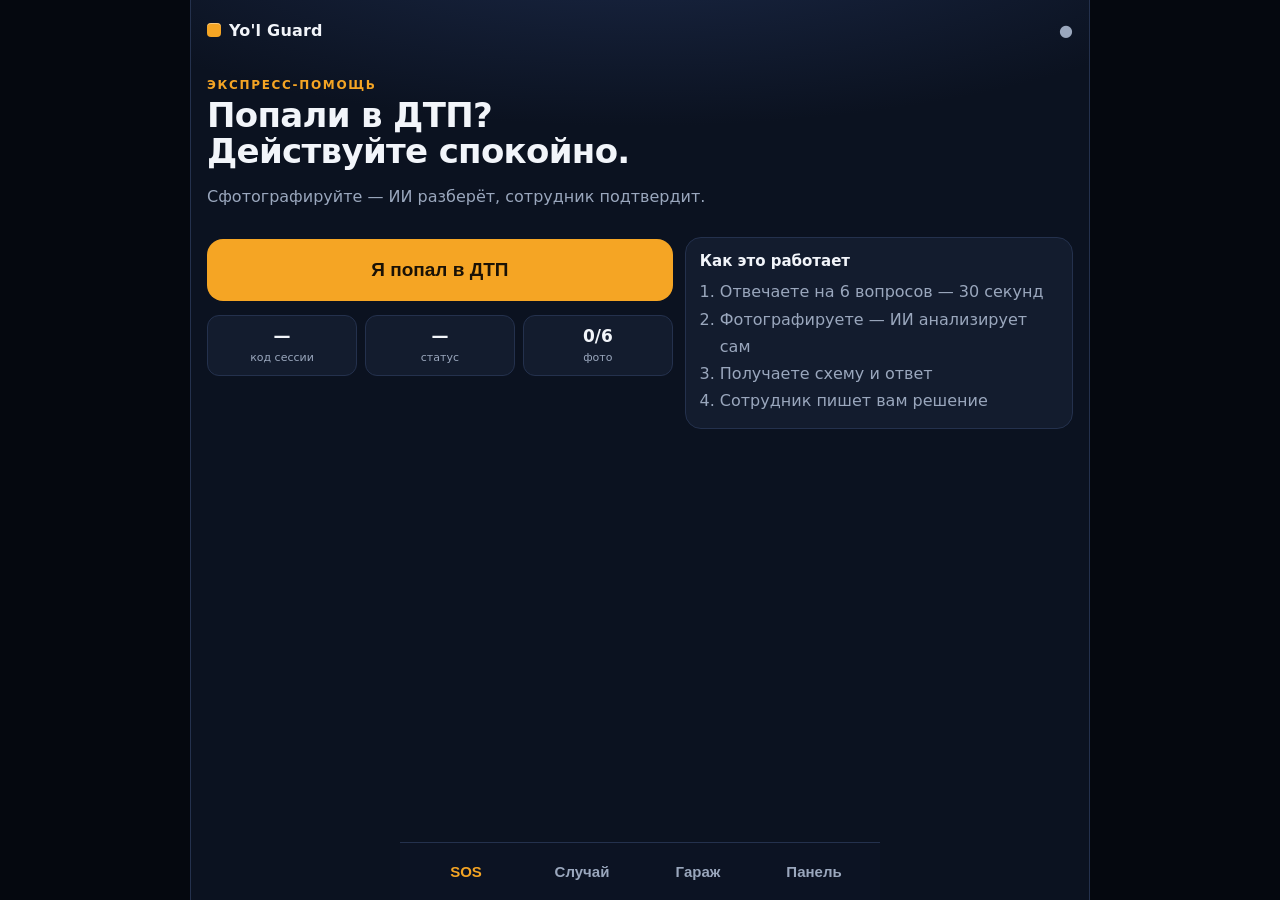
==== android/app/src/main/assets/www/index.html @ 28791419 "Yo'l Guard — iteration 2: P0 security, real AI accident analysis, admin panel - P0: auth-gated photo" ====
<!doctype html>
<html lang="ru">
<head>
<meta charset="utf-8"/>
<meta name="viewport" content="width=device-width,initial-scale=1,viewport-fit=cover"/>
<meta name="theme-color" content="#0b1220"/>
<title>Yo'l Guard — мобильный ассистент при ДТП</title>
<link rel="manifest" href="manifest.json"/>
<link rel="stylesheet" href="styles.css"/>
</head>
<body>
<div class="phone">
  <header class="topbar">
    <div class="brand"><span class="mark"></span><span>Yo'l Guard</span></div>
    <div class="net" id="netDot" title="API">●</div>
  </header>

  <main id="screens">
    <!-- HOME / SOS -->
    <section class="screen active" id="scr-home">
      <p class="kicker">Экспресс-помощь</p>
      <h1>Попали в ДТП?<br/>Действуйте спокойно.</h1>
      <p class="sub">Сфотографируйте — ИИ разберёт, сотрудник подтвердит.</p>
      <div class="desk">
      <div>
      <button class="sos" id="btnSos">Я попал в ДТП</button>
      <div class="row2">
        <div class="stat"><b id="stCode">—</b><span>код сессии</span></div>
        <div class="stat"><b id="stStatus">—</b><span>статус</span></div>
        <div class="stat"><b id="stComp">—</b><span>фото</span></div>
      </div>
      </div>
      <div class="card">
        <h3>Как это работает</h3>
        <ol class="steps">
          <li>Отвечаете на 6 вопросов — 30 секунд</li>
          <li>Фотографируете — ИИ анализирует сам</li>
          <li>Получаете схему и ответ</li>
          <li>Сотрудник пишет вам решение</li>
        </ol>
      </div>
      </div>
    </section>

    <!-- WIZARD -->
    <section class="screen" id="scr-case">
      <p class="kicker">Шаг <span id="wStep">1</span> из 4</p>
      <h2 id="wTitle">Проверка eligibility</h2>
      <div class="wpage active" id="w1">
        <label class="check"><input type="checkbox" id="cInj"/><span>Есть пострадавшие</span></label>
        <label class="check"><input type="checkbox" id="cPed"/><span>Участвует пешеход</span></label>
        <label class="check"><input type="checkbox" id="cResp" checked/><span>Один водитель признал вину</span></label>
        <label class="check"><input type="checkbox" id="cDocs" checked/><span>Страховка и документы у обоих в порядке</span></label>
        <label class="check"><input type="checkbox" id="cSober" checked/><span>Оба трезвы</span></label>
        <label class="check"><input type="checkbox" id="cAgreed" checked/><span>Согласны по списку повреждений</span></label>
        <label class="fine" for="cInjCount">Сколько пострадавших (0 — нет)</label>
        <input type="number" id="cInjCount" min="0" max="50" value="0" inputmode="numeric"/>
        <label class="fine" for="cImpact">По какой части пришёлся удар</label>
        <select id="cImpact">
          <option value="">— не указано —</option>
          <option>Передний бампер</option>
          <option>Задний бампер</option>
          <option>Левый бок</option>
          <option>Правый бок</option>
          <option>Капот / перёд</option>
          <option>Багажник / зад</option>
          <option>Крыша</option>
          <option>Несколько зон</option>
        </select>
        <label class="fine" for="cComment">Комментарий (необязательно)</label>
        <input type="text" id="cComment" maxlength="1000" placeholder="Напр.: выехал с второстепенной…"/>
        <button class="primary" id="btnTriage">Проверить</button>
        <div class="verdict" id="triageOut">Пока не проверено</div>
      </div>
      <div class="wpage" id="w2">
        <div class="progress"><i id="evBar"></i></div>
        <p class="hint" id="evHint">Добавьте 6 фото по списку</p>
        <div class="chips" id="evChips"></div>
        <label class="camera" for="camInput">Сфотографировать</label>
        <input type="file" id="camInput" accept="image/*" capture="environment" hidden/>
        <div class="thumbs" id="thumbs"></div>
        <div class="frow">
          <select id="evKind">
            <option value="scene_overview">Общий план места</option>
            <option value="both_vehicles">Оба авто в кадре</option>
            <option value="plate_a">Номер авто A</option>
            <option value="plate_b">Номер авто B</option>
            <option value="road_marking">Разметка и знаки</option>
            <option value="damage_close">Повреждение крупно</option>
          </select>
          <button class="ghost" id="btnEv">Добавить</button>
        </div>
      </div>
      <div class="wpage" id="w3">
        <div id="aiBox" class="svgbox">ИИ анализирует фото...</div>
        <div class="verdict" id="aiText" style="display:none"></div>
        <div id="svgBox" class="svgbox">Ваш черновик схемы</div>
        <button class="ghost" id="btnDiagram">Собрать черновик схемы</button>
        <p class="fine">Черновик. Факт подтверждаете вы и специалист.</p>
        <button class="ghost" id="btnConfirm">Я подтверждаю схему</button>
      </div>
      <div class="wpage" id="w4">
        <h3>Ответ сотрудника</h3>
        <div id="msgList"><p class="hint">Пока тихо. Ответ появится здесь.</p></div>
        <div class="qreplies">
          <button class="ghost" id="btnAck">Понял, жду</button>
          <button class="ghost" id="btnHelp">Нужна помощь</button>
        </div>
        <h3 style="margin-top:14px">Пакет для страховой</h3>
        <p class="hint">Пакет собирает сотрудник (роль specialist).</p>
        <button class="ghost" id="btnSpecLogin">Войти специалистом</button>
        <button class="primary" id="btnClaim">Пакет для страховой</button>
        <pre id="claimOut">—</pre>
      </div>
      <div class="wpager">
        <button class="ghost" id="wPrev">Назад</button>
        <button class="ghost" id="wNext">Далее</button>
      </div>
    </section>

    <!-- GARAGE -->
    <section class="screen" id="scr-garage">
      <p class="kicker">Мой автомобиль</p>
      <h2>Гараж</h2>
      <div class="card">
        <input id="gPlate" placeholder="Госномер · 01A777AA"/>
        <div class="frow">
          <input id="gMake" placeholder="Марка"/>
          <input id="gModel" placeholder="Модель"/>
        </div>
        <button class="primary" id="btnVehicle">Сохранить авто</button>
        <pre id="vehOut">—</pre>
      </div>
      <div class="card">
        <h3>Сервер API</h3>
        <input id="gApi" placeholder="http://127.0.0.1:8002/api/v1"/>
        <button class="ghost" id="btnApi">Сохранить адрес</button>
      </div>
      <div class="card">
        <h3>Вход</h3>
        <input id="gPhone" value="+998900000011"/>
        <input id="gPw" type="password" value="driver123"/>
        <button class="ghost" id="btnLogin">Войти</button>
      </div>
    </section>
    <!-- ADMIN -->
    <section class="screen" id="scr-admin">
      <p class="kicker">Сотрудник</p>
      <h2>Панель контроля</h2>
      <p class="hint">Красные случаи (пострадавшие / ГАИ) — вверху. Нажмите на случай для досье.</p>
      <button class="ghost" id="btnAdminReload">Обновить список</button>
      <div id="adminList"></div>
      <div id="adminDetail" class="card" style="display:none"></div>
    </section>
  </main>

  <nav class="tabbar">
    <button class="tab active" data-s="scr-home">SOS</button>
    <button class="tab" data-s="scr-case">Случай</button>
    <button class="tab" data-s="scr-garage">Гараж</button>
    <button class="tab" data-s="scr-admin">Панель</button>
  </nav>
</div>
<script src="app.js"></script>
</body>
</html>
---- android/app/src/main/assets/www/styles.css ----
:root{
  --bg:#0b1220; --surface:#131c2e; --surface2:#1a2540;
  --text:#f2f5fa; --muted:#9aa7bd; --line:#24314d;
  --accent:#f5a524; --accent-ink:#1a1206; --ok:#22c07a; --bad:#e5484d;
  --radius:16px;
}
*{box-sizing:border-box}
html,body{margin:0;background:#05080f;color:var(--text);font-family:system-ui,-apple-system,"Segoe UI",Roboto,sans-serif}
body{display:flex;justify-content:center;min-height:100dvh}
.phone{width:100%;max-width:480px;min-height:100dvh;background:radial-gradient(120% 40% at 50% -10%,#1c2a4a 0%,var(--bg) 60%);display:flex;flex-direction:column;border-left:1px solid var(--line);border-right:1px solid var(--line)}
.topbar{display:flex;justify-content:space-between;align-items:center;padding:14px 16px;height:60px}
.brand{display:flex;gap:8px;align-items:center;font-weight:800;letter-spacing:.2px}
.mark{width:14px;height:14px;border-radius:4px;background:var(--accent);box-shadow:inset 0 1px 0 #ffffff66}
.net{color:var(--muted)}
.net.on{color:var(--ok)}
main{flex:1;padding:4px 16px 90px}
.screen{display:none}
.screen.active{display:block;animation:rise .35s cubic-bezier(.16,1,.3,1)}
@keyframes rise{from{opacity:0;transform:translateY(10px)}to{opacity:1;transform:none}}
@media (prefers-reduced-motion:reduce){.screen.active{animation:none}}
@media (min-width:900px){
  .phone,.tabbar{max-width:900px}
  #scr-home .desk{display:grid;grid-template-columns:1.2fr 1fr;gap:12px;align-items:start}
  #scr-case .wpage.active{display:grid;grid-template-columns:1fr 1fr;gap:12px}
  #w1.wpage.active,#w4.wpage.active{display:block}
  main{padding-bottom:100px}
}
.msg{border:1px solid var(--line);border-radius:10px;padding:8px 10px;margin:6px 0;line-height:1.45}
.msg small{color:var(--muted)}
.msg.mine{border-color:var(--accent)}
.qreplies{display:flex;gap:8px;margin-top:8px}
.qreplies .ghost{flex:1}
.kicker{color:var(--accent);font-size:12px;font-weight:700;letter-spacing:.14em;text-transform:uppercase;margin:14px 0 6px}
h1{font-size:34px;line-height:1.05;margin:0 0 8px;letter-spacing:-.02em}
h2{font-size:26px;margin:0 0 10px;letter-spacing:-.01em}
.sub,.hint{color:var(--muted);line-height:1.5}
.sos{width:100%;padding:20px;border:0;border-radius:var(--radius);background:var(--accent);color:var(--accent-ink);font-size:19px;font-weight:800;margin:14px 0;cursor:pointer}
.sos:active{transform:scale(.98)}
.row2{display:grid;grid-template-columns:1fr 1fr 1fr;gap:8px;margin-bottom:12px}
.stat{background:var(--surface);border:1px solid var(--line);border-radius:12px;padding:10px;text-align:center}
.stat b{display:block;font-size:17px}
.stat span{color:var(--muted);font-size:11px}
.card{background:var(--surface);border:1px solid var(--line);border-radius:var(--radius);padding:14px;margin:12px 0}
.card h3{margin:0 0 8px;font-size:15px}
.steps{margin:0;padding-left:20px;color:var(--muted);line-height:1.7}
.check{display:flex;gap:10px;align-items:center;background:var(--surface);border:1px solid var(--line);border-radius:12px;padding:12px;margin:8px 0;cursor:pointer}
.check input{width:20px;height:20px;accent-color:var(--accent)}
.primary{width:100%;padding:14px;border:0;border-radius:12px;background:var(--accent);color:var(--accent-ink);font-weight:800;font-size:16px;margin-top:10px;cursor:pointer}
.primary:active{transform:translateY(1px)}
.ghost{background:transparent;border:1px solid var(--line);color:var(--text);border-radius:12px;padding:12px;cursor:pointer}
.ghost:active{transform:scale(.98)}
.verdict{margin-top:10px;padding:12px;border-radius:12px;background:var(--surface2);border:1px solid var(--line);line-height:1.5}
.verdict.green{border-color:var(--ok)}
.verdict.red{border-color:var(--bad)}
.wpage{display:none}
.wpage.active{display:block}
.wpager{display:flex;gap:8px;margin-top:14px}
.wpager .ghost{flex:1}
.progress{height:10px;background:var(--surface2);border-radius:99px;overflow:hidden;margin:8px 0}
.progress i{display:block;height:100%;width:0;background:var(--ok);transition:width .3s}
.chips{display:flex;flex-wrap:wrap;gap:6px;margin:8px 0}
.chip{font-size:12px;padding:6px 10px;border-radius:99px;border:1px solid var(--line);color:var(--muted)}
.chip.done{border-color:var(--ok);color:var(--ok)}
.frow{display:flex;gap:8px}
.frow input,.frow select{flex:1;min-width:0}
input,select{background:var(--surface2);border:1px solid var(--line);color:var(--text);border-radius:12px;padding:12px;margin:6px 0;width:100%}
input:focus,select:focus{outline:2px solid var(--accent);outline-offset:1px}
.svgbox{background:#0e1626;border:1px dashed var(--line);border-radius:12px;min-height:150px;display:flex;align-items:center;justify-content:center;color:var(--muted);overflow:hidden}
.svgbox svg{width:100%;height:auto}
.fine{color:var(--muted);font-size:12px}
pre{background:#070c16;border:1px solid var(--line);border-radius:12px;padding:10px;overflow:auto;font-size:12px;line-height:1.5}
.tabbar{position:fixed;bottom:0;left:50%;transform:translateX(-50%);width:100%;max-width:480px;display:grid;grid-template-columns:1fr 1fr 1fr 1fr;background:#0d1424ee;border-top:1px solid var(--line);padding:8px 8px calc(8px + env(safe-area-inset-bottom));backdrop-filter:blur(8px)}
.tab{background:none;border:0;color:var(--muted);font-size:15px;font-weight:700;padding:12px;border-radius:10px;cursor:pointer}
.tab.active{color:var(--accent)}
.camera{display:block;text-align:center;padding:16px;border-radius:12px;background:var(--surface2);border:1px dashed var(--accent);color:var(--accent);font-weight:800;margin:8px 0;cursor:pointer}
.thumbs{display:flex;gap:6px;flex-wrap:wrap;margin:8px 0}
.thumbs img{width:72px;height:72px;object-fit:cover;border-radius:8px;border:1px solid var(--line)}
.badge{display:inline-block;font-size:11px;font-weight:800;padding:3px 8px;border-radius:99px;margin-right:4px}
.badge.red{background:#3a1414;color:#ff8a8a}
.badge.green{background:#0d2b1f;color:#4ade80}
.badge.yellow{background:#33250a;color:#f5a524}
.arow{background:var(--surface);border:1px solid var(--line);border-radius:12px;padding:10px;margin:8px 0;cursor:pointer;text-align:left;width:100%;color:var(--text)}
.arow:active{transform:scale(.99)}
.ai-actions{margin:6px 0;padding-left:20px;color:var(--text);line-height:1.6}
.ai-svg{background:#0e1626;border:1px solid var(--line);border-radius:12px;padding:8px;margin:8px 0;overflow:hidden}
.ai-svg svg{width:100%;height:auto;display:block}
.ai-desc{line-height:1.55;white-space:pre-wrap}
.thumbs a{line-height:0}
.verdict-row{flex-wrap:wrap;margin-top:10px}
.verdict-row .primary{width:auto;flex:1;min-width:150px;margin-top:0}
.primary.alt{background:var(--surface2);color:var(--text);border:1px solid var(--accent)}
.ghost.small{padding:8px 10px;font-size:13px;flex:0 0 auto;color:var(--muted)}
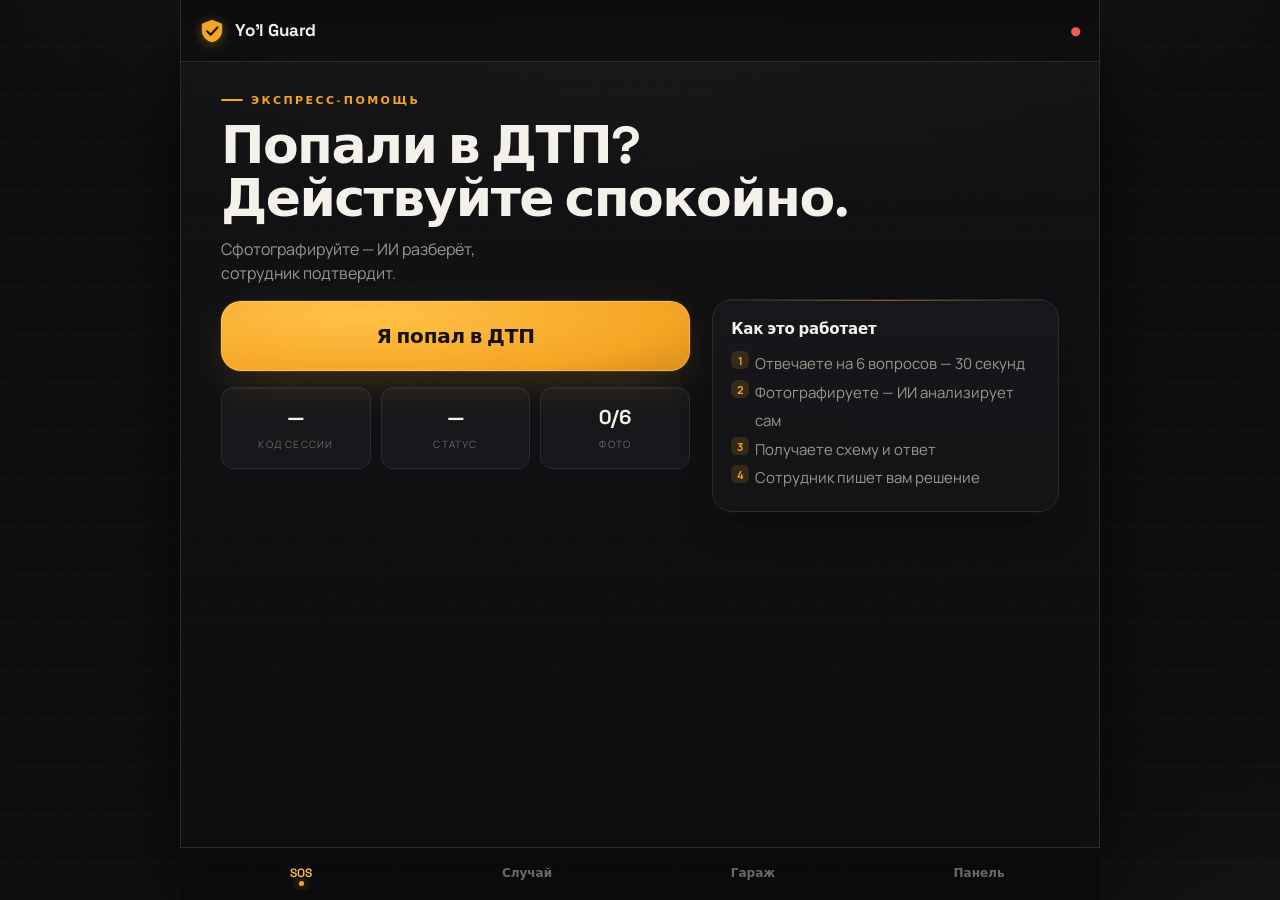
==== commit ca4d9866: "Redesign frontend: road-night premium UI (amber accent, custom components, motion) - Full styles.css" ====
--- a/android/app/src/main/assets/www/index.html
+++ b/android/app/src/main/assets/www/index.html
@@ -3,16 +3,26 @@
 <head>
 <meta charset="utf-8"/>
 <meta name="viewport" content="width=device-width,initial-scale=1,viewport-fit=cover"/>
-<meta name="theme-color" content="#0b1220"/>
-<title>Yo'l Guard — мобильный ассистент при ДТП</title>
+<meta name="theme-color" content="#0b0b0d"/>
+<meta name="description" content="Yo'l Guard — ассистент при ДТП: фото, разбор ИИ, Европротокол."/>
+<title>Yo'l Guard — ассистент при ДТП</title>
 <link rel="manifest" href="manifest.json"/>
+<link rel="preconnect" href="https://fonts.googleapis.com"/>
+<link rel="preconnect" href="https://fonts.gstatic.com" crossorigin/>
 <link rel="stylesheet" href="styles.css"/>
 </head>
 <body>
 <div class="phone">
   <header class="topbar">
-    <div class="brand"><span class="mark"></span><span>Yo'l Guard</span></div>
-    <div class="net" id="netDot" title="API">●</div>
+    <div class="brand">
+      <svg class="shield" viewBox="0 0 48 48" fill="none" aria-hidden="true">
+        <path d="M24 4 42 11v12c0 11-7.6 18.6-18 21C13.6 41.6 6 34 6 23V11L24 4Z" fill="#f5a524"/>
+        <path d="M24 4 42 11v12c0 11-7.6 18.6-18 21C13.6 41.6 6 34 6 23V11L24 4Z" stroke="#ffc247" stroke-width="1.2"/>
+        <path d="M15 24.5 21.5 31 34 17.5" stroke="#17110a" stroke-width="4" stroke-linecap="round" stroke-linejoin="round"/>
+      </svg>
+      <span>Yo'l Guard</span>
+    </div>
+    <div class="net" id="netDot" title="Связь с сервером">●</div>
   </header>
 
   <main id="screens">
@@ -162,5 +172,6 @@
   </nav>
 </div>
 <script src="app.js"></script>
+<script src="ui.js"></script>
 </body>
 </html>
--- a/android/app/src/main/assets/www/styles.css
+++ b/android/app/src/main/assets/www/styles.css
@@ -1,92 +1,255 @@
+/* ============================================================
+   Yo'l Guard — road-night design system
+   Warm off-black asphalt · single amber accent · zero AI-gradient
+   Pure CSS/JS. All IDs/classes used by app.js are preserved.
+   ============================================================ */
+@import url('https://fonts.googleapis.com/css2?family=Space+Grotesk:wght@500;600;700&family=Manrope:wght@400;500;600;700&display=swap');
+
 :root{
-  --bg:#0b1220; --surface:#131c2e; --surface2:#1a2540;
-  --text:#f2f5fa; --muted:#9aa7bd; --line:#24314d;
-  --accent:#f5a524; --accent-ink:#1a1206; --ok:#22c07a; --bad:#e5484d;
-  --radius:16px;
-}
-*{box-sizing:border-box}
-html,body{margin:0;background:#05080f;color:var(--text);font-family:system-ui,-apple-system,"Segoe UI",Roboto,sans-serif}
-body{display:flex;justify-content:center;min-height:100dvh}
-.phone{width:100%;max-width:480px;min-height:100dvh;background:radial-gradient(120% 40% at 50% -10%,#1c2a4a 0%,var(--bg) 60%);display:flex;flex-direction:column;border-left:1px solid var(--line);border-right:1px solid var(--line)}
-.topbar{display:flex;justify-content:space-between;align-items:center;padding:14px 16px;height:60px}
-.brand{display:flex;gap:8px;align-items:center;font-weight:800;letter-spacing:.2px}
-.mark{width:14px;height:14px;border-radius:4px;background:var(--accent);box-shadow:inset 0 1px 0 #ffffff66}
-.net{color:var(--muted)}
+  --bg:#0b0b0d; --bg-2:#141417; --surface:#17171b; --surface-2:#1f1f24;
+  --line:#2a2a31; --line-2:#3a3a42;
+  --text:#f4f1ea; --muted:#9b968c; --faint:#6c6860;
+  --accent:#f5a524; --accent-hi:#ffc247; --accent-deep:#b9770f; --accent-ink:#17110a;
+  --ok:#38c99a; --bad:#ef5a5a;
+  --radius:20px; --radius-sm:12px;
+  --font-d:"Space Grotesk",system-ui,sans-serif;
+  --font-b:"Manrope",system-ui,-apple-system,"Segoe UI",sans-serif;
+  --shadow:0 18px 40px -18px rgba(0,0,0,.8),0 3px 10px -4px rgba(245,165,36,.10);
+  --glow:0 0 0 1px rgba(245,165,36,.14),0 14px 50px -12px rgba(245,165,36,.28);
+  --ease:cubic-bezier(.16,1,.3,1);
+}
+*{box-sizing:border-box;margin:0}
+html,body{height:100%}
+body{
+  background:var(--bg);color:var(--text);
+  font-family:var(--font-b);font-size:15px;line-height:1.5;
+  -webkit-font-smoothing:antialiased;text-rendering:optimizeLegibility;
+  display:flex;justify-content:center;min-height:100dvh;overflow-x:hidden;
+}
+/* grain + ambient road-night light, no blue/purple */
+body::before{
+  content:"";position:fixed;inset:0;z-index:0;pointer-events:none;
+  background:
+    radial-gradient(90% 55% at 50% -8%,rgba(245,165,36,.10),transparent 60%),
+    radial-gradient(70% 50% at 110% 110%,rgba(245,165,36,.05),transparent 55%),
+    repeating-linear-gradient(180deg,transparent 0 46px,rgba(255,255,255,.012) 46px 48px);
+}
+body::after{
+  content:"";position:fixed;inset:0;z-index:0;pointer-events:none;opacity:.045;
+  background-image:url("data:image/svg+xml,%3Csvg xmlns='http://www.w3.org/2000/svg' width='140' height='140'%3E%3Cfilter id='n'%3E%3CfeTurbulence type='fractalNoise' baseFrequency='.9' numOctaves='2'/%3E%3C/filter%3E%3Crect width='100%25' height='100%25' filter='url(%23n)'/%3E%3C/svg%3E");
+}
+::selection{background:rgba(245,165,36,.3);color:#fff}
+::-webkit-scrollbar{width:10px;height:10px}
+::-webkit-scrollbar-thumb{background:var(--line-2);border-radius:99px;border:3px solid var(--bg)}
+
+.phone{
+  position:relative;z-index:1;width:100%;max-width:460px;min-height:100dvh;
+  display:flex;flex-direction:column;
+  background:linear-gradient(180deg,rgba(23,23,27,.6),rgba(11,11,13,.2));
+  border-inline:1px solid var(--line);
+  box-shadow:0 0 80px -20px rgba(0,0,0,.9);
+}
+.topbar{
+  position:sticky;top:0;z-index:20;display:flex;justify-content:space-between;align-items:center;
+  padding:14px 18px;height:62px;
+  background:linear-gradient(180deg,rgba(11,11,13,.92),rgba(11,11,13,.55));
+  backdrop-filter:blur(14px);-webkit-backdrop-filter:blur(14px);
+  border-bottom:1px solid var(--line);
+}
+.brand{display:flex;gap:10px;align-items:center;font-family:var(--font-d);font-weight:700;font-size:17px;letter-spacing:-.01em}
+.brand .shield{width:26px;height:26px;filter:drop-shadow(0 2px 6px rgba(245,165,36,.4))}
+.mark{display:none}
+.net{font-size:12px;color:var(--bad);transition:color .4s}
 .net.on{color:var(--ok)}
-main{flex:1;padding:4px 16px 90px}
+.net.on::after{content:"";position:absolute;width:10px;height:10px;margin:-11px 0 0 -14px;border-radius:99px;background:var(--ok);opacity:.5;animation:ping 1.8s var(--ease) infinite}
+@keyframes ping{0%{transform:scale(1);opacity:.5}70%,100%{transform:scale(3.4);opacity:0}}
+
+main{flex:1;padding:8px 18px 110px;position:relative}
 .screen{display:none}
-.screen.active{display:block;animation:rise .35s cubic-bezier(.16,1,.3,1)}
-@keyframes rise{from{opacity:0;transform:translateY(10px)}to{opacity:1;transform:none}}
-@media (prefers-reduced-motion:reduce){.screen.active{animation:none}}
-@media (min-width:900px){
-  .phone,.tabbar{max-width:900px}
-  #scr-home .desk{display:grid;grid-template-columns:1.2fr 1fr;gap:12px;align-items:start}
-  #scr-case .wpage.active{display:grid;grid-template-columns:1fr 1fr;gap:12px}
-  #w1.wpage.active,#w4.wpage.active{display:block}
-  main{padding-bottom:100px}
-}
-.msg{border:1px solid var(--line);border-radius:10px;padding:8px 10px;margin:6px 0;line-height:1.45}
-.msg small{color:var(--muted)}
-.msg.mine{border-color:var(--accent)}
-.qreplies{display:flex;gap:8px;margin-top:8px}
+.screen.active{display:block}
+.screen.active>*{opacity:0;animation:rise .55s var(--ease) forwards}
+.screen.active>*:nth-child(1){animation-delay:.02s}
+.screen.active>*:nth-child(2){animation-delay:.07s}
+.screen.active>*:nth-child(3){animation-delay:.12s}
+.screen.active>*:nth-child(4){animation-delay:.17s}
+.screen.active>*:nth-child(5){animation-delay:.22s}
+.screen.active>*:nth-child(n+6){animation-delay:.27s}
+@keyframes rise{from{opacity:0;transform:translateY(16px)}to{opacity:1;transform:none}}
+
+/* ---------- typography ---------- */
+.kicker{font-family:var(--font-d);color:var(--accent);font-size:11px;font-weight:600;
+  letter-spacing:.22em;text-transform:uppercase;margin:18px 0 10px;display:flex;align-items:center;gap:8px}
+.kicker::before{content:"";width:22px;height:2px;background:var(--accent);border-radius:2px}
+h1{font-family:var(--font-d);font-size:38px;line-height:1.02;letter-spacing:-.03em;font-weight:700;margin-bottom:12px;text-wrap:balance}
+h2{font-family:var(--font-d);font-size:28px;line-height:1.08;letter-spacing:-.02em;font-weight:700;margin-bottom:10px}
+h3{font-family:var(--font-d);font-size:15px;font-weight:600;letter-spacing:-.01em;margin-bottom:10px}
+.sub{color:var(--muted);font-size:16px;max-width:34ch;text-wrap:pretty}
+.hint,.fine{color:var(--muted);line-height:1.5}
+.fine{font-size:12px;display:block;margin:12px 0 2px;color:var(--faint)}
+b,strong{font-weight:700}
+
+/* ---------- SOS ---------- */
+.sos{
+  position:relative;width:100%;padding:22px;margin:16px 0;border:0;cursor:pointer;
+  border-radius:var(--radius);font-family:var(--font-d);font-size:20px;font-weight:700;letter-spacing:-.01em;
+  color:var(--accent-ink);
+  background:radial-gradient(120% 160% at 30% 20%,var(--accent-hi),var(--accent) 55%,var(--accent-deep));
+  box-shadow:var(--glow);transition:transform .18s var(--ease),box-shadow .3s}
+.sos::after{content:"";position:absolute;inset:0;border-radius:inherit;border:1px solid rgba(255,255,255,.25);
+  box-shadow:0 0 0 0 rgba(245,165,36,.5);animation:sospulse 2.6s var(--ease) infinite}
+@keyframes sospulse{0%{box-shadow:0 0 0 0 rgba(245,165,36,.45)}70%,100%{box-shadow:0 0 0 22px rgba(245,165,36,0)}}
+.sos:hover{transform:translateY(-2px)}
+.sos:active{transform:scale(.97)}
+
+/* ---------- stat tiles ---------- */
+.row2{display:grid;grid-template-columns:repeat(3,1fr);gap:10px;margin-bottom:14px}
+.stat{background:var(--surface);border:1px solid var(--line);border-radius:var(--radius-sm);
+  padding:14px 10px;text-align:center;box-shadow:inset 0 1px 0 rgba(255,255,255,.04);transition:transform .2s var(--ease),border-color .2s}
+.stat:hover{transform:translateY(-2px);border-color:var(--line-2)}
+.stat b{display:block;font-family:var(--font-d);font-size:20px;font-weight:700;font-variant-numeric:tabular-nums}
+.stat span{color:var(--faint);font-size:10px;text-transform:uppercase;letter-spacing:.12em}
+
+/* ---------- cards ---------- */
+.card{position:relative;background:linear-gradient(180deg,var(--surface),var(--bg-2));
+  border:1px solid var(--line);border-radius:var(--radius);padding:18px;margin:14px 0;
+  box-shadow:var(--shadow);overflow:hidden}
+.card::before{content:"";position:absolute;inset:0 0 auto 0;height:1px;
+  background:linear-gradient(90deg,transparent,rgba(245,165,36,.5),transparent)}
+.steps{margin:0;padding-left:20px;color:var(--muted);line-height:1.9;counter-reset:s;list-style:none}
+.steps li{position:relative;padding-left:4px}
+.steps li::before{counter-increment:s;content:counter(s);position:absolute;left:-20px;top:1px;
+  width:18px;height:18px;border-radius:6px;background:rgba(245,165,36,.14);color:var(--accent);
+  font-size:11px;font-weight:700;display:grid;place-items:center}
+
+/* ---------- buttons ---------- */
+.primary{width:100%;padding:15px;border:0;border-radius:14px;cursor:pointer;margin-top:12px;
+  font-family:var(--font-d);font-weight:700;font-size:15px;color:var(--accent-ink);
+  background:linear-gradient(180deg,var(--accent-hi),var(--accent));
+  box-shadow:0 10px 24px -10px rgba(245,165,36,.6);transition:transform .16s var(--ease),box-shadow .25s,filter .2s}
+.primary:hover{filter:brightness(1.05);box-shadow:0 14px 30px -10px rgba(245,165,36,.75)}
+.primary:active{transform:scale(.98)}
+.ghost{background:rgba(255,255,255,.03);border:1px solid var(--line-2);color:var(--text);
+  border-radius:12px;padding:12px 14px;cursor:pointer;font-family:var(--font-b);font-weight:600;font-size:14px;
+  transition:background .2s,border-color .2s,transform .16s var(--ease)}
+.ghost:hover{background:rgba(245,165,36,.08);border-color:var(--accent)}
+.ghost:active{transform:scale(.97)}
+.ghost.small{padding:8px 10px;font-size:13px;color:var(--muted);flex:0 0 auto}
+.primary.alt{background:rgba(245,165,36,.1);color:var(--accent-hi);border:1px solid var(--accent);box-shadow:none}
+button:focus-visible,input:focus-visible,select:focus-visible,a:focus-visible{outline:2px solid var(--accent);outline-offset:2px}
+
+/* ---------- inputs ---------- */
+input,select{width:100%;background:var(--surface-2);border:1px solid var(--line);color:var(--text);
+  border-radius:12px;padding:13px 14px;margin:6px 0;font:inherit;transition:border-color .2s,box-shadow .2s}
+input::placeholder{color:var(--faint)}
+input:focus,select:focus{outline:none;border-color:var(--accent);box-shadow:0 0 0 3px rgba(245,165,36,.14)}
+.frow{display:flex;gap:10px}
+.frow>*{flex:1;min-width:0}
+
+/* ---------- custom check rows ---------- */
+.check{display:flex;gap:12px;align-items:center;background:var(--surface);border:1px solid var(--line);
+  border-radius:14px;padding:13px 14px;margin:9px 0;cursor:pointer;transition:border-color .2s,background .2s;user-select:none}
+.check:hover{border-color:var(--line-2)}
+.check:has(input:checked){border-color:var(--accent);background:rgba(245,165,36,.07)}
+.check input{appearance:none;-webkit-appearance:none;width:22px;height:22px;flex:0 0 auto;margin:0;
+  border:2px solid var(--line-2);border-radius:7px;cursor:pointer;position:relative;transition:border-color .2s,background .2s}
+.check input:checked{background:var(--accent);border-color:var(--accent)}
+.check input:checked::after{content:"";position:absolute;left:6px;top:2px;width:5px;height:10px;
+  border:solid var(--accent-ink);border-width:0 2.5px 2.5px 0;transform:rotate(45deg)}
+.check span{font-size:14px}
+
+/* ---------- wizard ---------- */
+.wpage{display:none}
+.wpage.active{display:block;animation:rise .5s var(--ease) forwards}
+.wpager{display:flex;gap:10px;margin-top:18px}
+.wpager .ghost{flex:1}
+.progress{height:8px;background:var(--surface-2);border-radius:99px;overflow:hidden;margin:10px 0;border:1px solid var(--line)}
+.progress i{display:block;height:100%;width:0;border-radius:99px;
+  background:linear-gradient(90deg,var(--accent-deep),var(--accent-hi));transition:width .6s var(--ease);
+  box-shadow:0 0 12px rgba(245,165,36,.6)}
+
+/* ---------- chips (evidence checklist) ---------- */
+.chips{display:flex;flex-wrap:wrap;gap:7px;margin:10px 0}
+.chip{font-size:12px;font-weight:600;padding:7px 12px;border-radius:10px;border:1px solid var(--line-2);
+  color:var(--muted);display:inline-flex;align-items:center;gap:6px;transition:all .25s var(--ease)}
+.chip::before{content:"";width:6px;height:6px;border-radius:99px;background:var(--faint);transition:all .25s}
+.chip.done{border-color:var(--ok);color:var(--ok);background:rgba(56,201,154,.08)}
+.chip.done::before{background:var(--ok);box-shadow:0 0 8px var(--ok)}
+
+/* ---------- camera + thumbs ---------- */
+.camera{display:block;text-align:center;padding:22px;border-radius:14px;cursor:pointer;margin:10px 0;
+  background:rgba(245,165,36,.05);border:1.5px dashed var(--accent);color:var(--accent-hi);
+  font-family:var(--font-d);font-weight:600;transition:background .2s,transform .16s var(--ease)}
+.camera:hover{background:rgba(245,165,36,.12)}
+.camera:active{transform:scale(.98)}
+.thumbs{display:flex;gap:8px;flex-wrap:wrap;margin:10px 0}
+.thumbs a{line-height:0}
+.thumbs img{width:76px;height:76px;object-fit:cover;border-radius:12px;border:1px solid var(--line-2);
+  transition:transform .2s var(--ease),border-color .2s}
+.thumbs img:hover{transform:scale(1.06);border-color:var(--accent)}
+
+/* ---------- verdict / AI ---------- */
+.verdict{position:relative;margin:12px 0;padding:14px 14px 14px 18px;border-radius:14px;line-height:1.55;
+  background:var(--surface);border:1px solid var(--line)}
+.verdict::before{content:"";position:absolute;left:0;top:10px;bottom:10px;width:4px;border-radius:4px;background:var(--muted)}
+.verdict.green::before{background:var(--ok)} .verdict.green{border-color:rgba(56,201,154,.4)}
+.verdict.red::before{background:var(--bad)} .verdict.red{border-color:rgba(239,90,90,.4)}
+.svgbox{background:#0e0e11;border:1px solid var(--line);border-radius:14px;min-height:160px;
+  display:flex;align-items:center;justify-content:center;color:var(--faint);overflow:hidden;margin:10px 0;padding:8px}
+.svgbox svg{width:100%;height:auto}
+.ai-svg{background:#0e0e11;border:1px solid var(--line);border-radius:14px;padding:8px;margin:10px 0;overflow:hidden}
+.ai-svg svg{width:100%;height:auto;display:block}
+.ai-desc{line-height:1.6;white-space:pre-wrap}
+.ai-actions{margin:8px 0;padding-left:18px;line-height:1.7}
+
+/* ---------- messages ---------- */
+.msg{position:relative;background:var(--surface);border:1px solid var(--line);border-radius:14px;
+  padding:11px 13px;margin:8px 0;line-height:1.5;animation:rise .4s var(--ease)}
+.msg small{color:var(--faint);font-size:11px}
+.msg.mine{border-color:var(--accent);background:rgba(245,165,36,.06)}
+.qreplies{display:flex;gap:10px;margin-top:10px}
 .qreplies .ghost{flex:1}
-.kicker{color:var(--accent);font-size:12px;font-weight:700;letter-spacing:.14em;text-transform:uppercase;margin:14px 0 6px}
-h1{font-size:34px;line-height:1.05;margin:0 0 8px;letter-spacing:-.02em}
-h2{font-size:26px;margin:0 0 10px;letter-spacing:-.01em}
-.sub,.hint{color:var(--muted);line-height:1.5}
-.sos{width:100%;padding:20px;border:0;border-radius:var(--radius);background:var(--accent);color:var(--accent-ink);font-size:19px;font-weight:800;margin:14px 0;cursor:pointer}
-.sos:active{transform:scale(.98)}
-.row2{display:grid;grid-template-columns:1fr 1fr 1fr;gap:8px;margin-bottom:12px}
-.stat{background:var(--surface);border:1px solid var(--line);border-radius:12px;padding:10px;text-align:center}
-.stat b{display:block;font-size:17px}
-.stat span{color:var(--muted);font-size:11px}
-.card{background:var(--surface);border:1px solid var(--line);border-radius:var(--radius);padding:14px;margin:12px 0}
-.card h3{margin:0 0 8px;font-size:15px}
-.steps{margin:0;padding-left:20px;color:var(--muted);line-height:1.7}
-.check{display:flex;gap:10px;align-items:center;background:var(--surface);border:1px solid var(--line);border-radius:12px;padding:12px;margin:8px 0;cursor:pointer}
-.check input{width:20px;height:20px;accent-color:var(--accent)}
-.primary{width:100%;padding:14px;border:0;border-radius:12px;background:var(--accent);color:var(--accent-ink);font-weight:800;font-size:16px;margin-top:10px;cursor:pointer}
-.primary:active{transform:translateY(1px)}
-.ghost{background:transparent;border:1px solid var(--line);color:var(--text);border-radius:12px;padding:12px;cursor:pointer}
-.ghost:active{transform:scale(.98)}
-.verdict{margin-top:10px;padding:12px;border-radius:12px;background:var(--surface2);border:1px solid var(--line);line-height:1.5}
-.verdict.green{border-color:var(--ok)}
-.verdict.red{border-color:var(--bad)}
-.wpage{display:none}
-.wpage.active{display:block}
-.wpager{display:flex;gap:8px;margin-top:14px}
-.wpager .ghost{flex:1}
-.progress{height:10px;background:var(--surface2);border-radius:99px;overflow:hidden;margin:8px 0}
-.progress i{display:block;height:100%;width:0;background:var(--ok);transition:width .3s}
-.chips{display:flex;flex-wrap:wrap;gap:6px;margin:8px 0}
-.chip{font-size:12px;padding:6px 10px;border-radius:99px;border:1px solid var(--line);color:var(--muted)}
-.chip.done{border-color:var(--ok);color:var(--ok)}
-.frow{display:flex;gap:8px}
-.frow input,.frow select{flex:1;min-width:0}
-input,select{background:var(--surface2);border:1px solid var(--line);color:var(--text);border-radius:12px;padding:12px;margin:6px 0;width:100%}
-input:focus,select:focus{outline:2px solid var(--accent);outline-offset:1px}
-.svgbox{background:#0e1626;border:1px dashed var(--line);border-radius:12px;min-height:150px;display:flex;align-items:center;justify-content:center;color:var(--muted);overflow:hidden}
-.svgbox svg{width:100%;height:auto}
-.fine{color:var(--muted);font-size:12px}
-pre{background:#070c16;border:1px solid var(--line);border-radius:12px;padding:10px;overflow:auto;font-size:12px;line-height:1.5}
-.tabbar{position:fixed;bottom:0;left:50%;transform:translateX(-50%);width:100%;max-width:480px;display:grid;grid-template-columns:1fr 1fr 1fr 1fr;background:#0d1424ee;border-top:1px solid var(--line);padding:8px 8px calc(8px + env(safe-area-inset-bottom));backdrop-filter:blur(8px)}
-.tab{background:none;border:0;color:var(--muted);font-size:15px;font-weight:700;padding:12px;border-radius:10px;cursor:pointer}
-.tab.active{color:var(--accent)}
-.camera{display:block;text-align:center;padding:16px;border-radius:12px;background:var(--surface2);border:1px dashed var(--accent);color:var(--accent);font-weight:800;margin:8px 0;cursor:pointer}
-.thumbs{display:flex;gap:6px;flex-wrap:wrap;margin:8px 0}
-.thumbs img{width:72px;height:72px;object-fit:cover;border-radius:8px;border:1px solid var(--line)}
-.badge{display:inline-block;font-size:11px;font-weight:800;padding:3px 8px;border-radius:99px;margin-right:4px}
-.badge.red{background:#3a1414;color:#ff8a8a}
-.badge.green{background:#0d2b1f;color:#4ade80}
-.badge.yellow{background:#33250a;color:#f5a524}
-.arow{background:var(--surface);border:1px solid var(--line);border-radius:12px;padding:10px;margin:8px 0;cursor:pointer;text-align:left;width:100%;color:var(--text)}
-.arow:active{transform:scale(.99)}
-.ai-actions{margin:6px 0;padding-left:20px;color:var(--text);line-height:1.6}
-.ai-svg{background:#0e1626;border:1px solid var(--line);border-radius:12px;padding:8px;margin:8px 0;overflow:hidden}
-.ai-svg svg{width:100%;height:auto;display:block}
-.ai-desc{line-height:1.55;white-space:pre-wrap}
-.thumbs a{line-height:0}
-.verdict-row{flex-wrap:wrap;margin-top:10px}
+pre{background:#0a0a0c;border:1px solid var(--line);border-radius:12px;padding:12px;overflow:auto;
+  font-size:12px;line-height:1.5;color:var(--muted);font-family:ui-monospace,"SF Mono",monospace}
+
+/* ---------- admin ---------- */
+.badge{display:inline-flex;align-items:center;font-size:10px;font-weight:800;padding:3px 9px;border-radius:7px;
+  margin-right:6px;text-transform:uppercase;letter-spacing:.08em}
+.badge.red{background:rgba(239,90,90,.16);color:#ff9a9a}
+.badge.green{background:rgba(56,201,154,.16);color:#5fe0b6}
+.badge.yellow{background:rgba(245,165,36,.16);color:var(--accent-hi)}
+.arow{display:block;width:100%;text-align:left;background:var(--surface);border:1px solid var(--line);
+  border-left:3px solid var(--line-2);border-radius:12px;padding:12px 14px;margin:9px 0;cursor:pointer;color:var(--text);
+  transition:border-color .2s,transform .16s var(--ease),background .2s}
+.arow:hover{background:var(--surface-2);transform:translateX(3px)}
+.verdict-row{flex-wrap:wrap;margin-top:12px}
 .verdict-row .primary{width:auto;flex:1;min-width:150px;margin-top:0}
-.primary.alt{background:var(--surface2);color:var(--text);border:1px solid var(--accent)}
-.ghost.small{padding:8px 10px;font-size:13px;flex:0 0 auto;color:var(--muted)}
+
+/* ---------- tabbar ---------- */
+.tabbar{position:fixed;bottom:0;left:50%;transform:translateX(-50%);width:100%;max-width:460px;z-index:30;
+  display:grid;grid-template-columns:repeat(4,1fr);gap:4px;padding:8px 10px calc(10px + env(safe-area-inset-bottom));
+  background:linear-gradient(0deg,var(--bg) 55%,rgba(11,11,13,.75));backdrop-filter:blur(16px);
+  -webkit-backdrop-filter:blur(16px);border-top:1px solid var(--line)}
+.tab{position:relative;background:none;border:0;cursor:pointer;color:var(--faint);font-family:var(--font-d);
+  font-weight:600;font-size:12px;padding:9px 6px;border-radius:12px;transition:color .25s;overflow:hidden}
+.tab::before{content:"";position:absolute;inset:auto 0 4px;margin:auto;width:5px;height:5px;border-radius:99px;
+  background:var(--accent);opacity:0;transform:translateY(6px);transition:all .3s var(--ease)}
+.tab.active{color:var(--accent-hi)}
+.tab.active::before{opacity:1;transform:none;box-shadow:0 0 10px var(--accent)}
+.tab:active{transform:scale(.94)}
+
+/* ---------- reveal (ui.js) ---------- */
+.reveal{opacity:0;transform:translateY(14px);transition:opacity .6s var(--ease),transform .6s var(--ease)}
+.reveal.in{opacity:1;transform:none}
+
+/* ---------- desktop ---------- */
+@media (min-width:920px){
+  .phone,.tabbar{max-width:920px}
+  main{padding:12px 40px 120px}
+  #scr-home .desk{display:grid;grid-template-columns:1.15fr .85fr;gap:22px;align-items:start}
+  h1{font-size:52px}
+  #scr-case .wpage.active{max-width:720px}
+}
+@media (prefers-reduced-motion:reduce){
+  *{animation:none!important;transition-duration:.01ms!important}
+  .screen.active>*{opacity:1}
+}
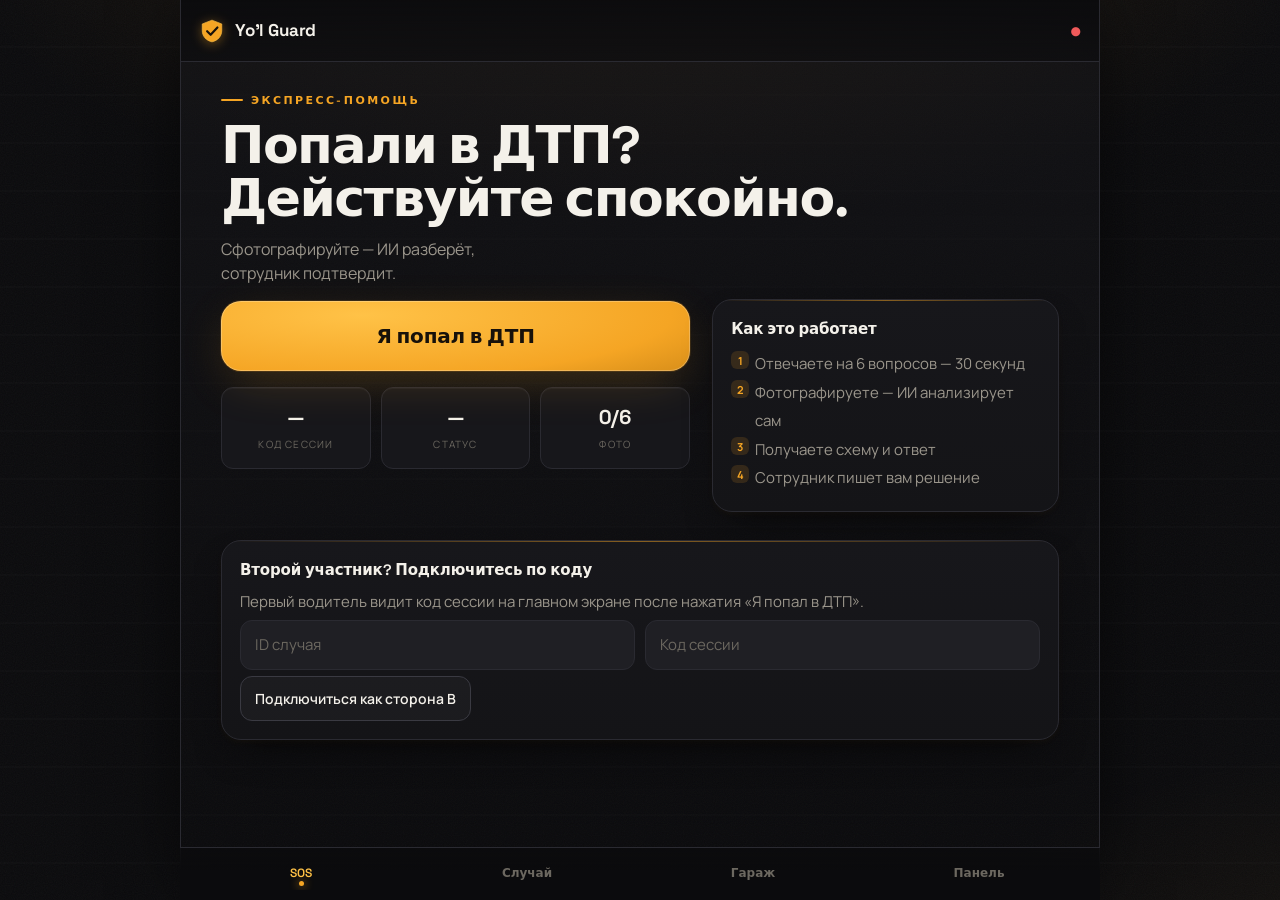
==== commit 05fb7c8c: "Yo'l Guard — iteration 3: MongoDB + security hardening + admin/frontend overhaul (33 tests green)" ====
--- a/android/app/src/main/assets/www/index.html
+++ b/android/app/src/main/assets/www/index.html
@@ -22,7 +22,7 @@
       </svg>
       <span>Yo'l Guard</span>
     </div>
-    <div class="net" id="netDot" title="Связь с сервером">●</div>
+    <div class="net" id="netDot" role="status" aria-live="polite" aria-label="Нет связи с сервером" title="Связь с сервером">●</div>
   </header>
 
   <main id="screens">
@@ -49,6 +49,15 @@
           <li>Сотрудник пишет вам решение</li>
         </ol>
       </div>
+      </div>
+      <div class="card">
+        <h3>Второй участник? Подключитесь по коду</h3>
+        <p class="hint">Первый водитель видит код сессии на главном экране после нажатия «Я попал в ДТП».</p>
+        <div class="frow">
+          <input id="joinId" placeholder="ID случая" inputmode="numeric"/>
+          <input id="joinCode" placeholder="Код сессии" autocapitalize="characters"/>
+        </div>
+        <button class="ghost" id="btnJoin">Подключиться как сторона B</button>
       </div>
     </section>
 
@@ -83,7 +92,7 @@
         <div class="verdict" id="triageOut">Пока не проверено</div>
       </div>
       <div class="wpage" id="w2">
-        <div class="progress"><i id="evBar"></i></div>
+        <div class="progress" role="progressbar" aria-label="Прогресс фотофиксации" aria-valuemin="0" aria-valuemax="6" aria-valuenow="0"><i id="evBar"></i></div>
         <p class="hint" id="evHint">Добавьте 6 фото по списку</p>
         <div class="chips" id="evChips"></div>
         <label class="camera" for="camInput">Сфотографировать</label>
@@ -98,11 +107,12 @@
             <option value="road_marking">Разметка и знаки</option>
             <option value="damage_close">Повреждение крупно</option>
           </select>
-          <button class="ghost" id="btnEv">Добавить</button>
+          <button class="ghost" id="btnEv" title="Только для демо без камеры: настоящие фото — через «Сфотографировать»">Демо-метка (без фото)</button>
         </div>
       </div>
       <div class="wpage" id="w3">
-        <div id="aiBox" class="svgbox">ИИ анализирует фото...</div>
+        <div id="aiBox" class="svgbox" role="status" aria-live="polite">ИИ анализирует фото...</div>
+        <button class="ghost small" id="aiRetry" style="display:none">Повторить анализ</button>
         <div class="verdict" id="aiText" style="display:none"></div>
         <div id="svgBox" class="svgbox">Ваш черновик схемы</div>
         <button class="ghost" id="btnDiagram">Собрать черновик схемы</button>
@@ -148,8 +158,8 @@
       </div>
       <div class="card">
         <h3>Вход</h3>
-        <input id="gPhone" value="+998900000011"/>
-        <input id="gPw" type="password" value="driver123"/>
+        <input id="gPhone" placeholder="+99890…" autocomplete="tel"/>
+        <input id="gPw" type="password" placeholder="Пароль" autocomplete="current-password"/>
         <button class="ghost" id="btnLogin">Войти</button>
       </div>
     </section>
@@ -157,21 +167,47 @@
     <section class="screen" id="scr-admin">
       <p class="kicker">Сотрудник</p>
       <h2>Панель контроля</h2>
+      <div class="row2 stats" id="adminStats" aria-live="polite"></div>
       <p class="hint">Красные случаи (пострадавшие / ГАИ) — вверху. Нажмите на случай для досье.</p>
+      <div class="frow filters">
+        <select id="fltStatus" aria-label="Фильтр по статусу">
+          <option value="">Все статусы</option>
+          <option value="triage">triage</option>
+          <option value="evidence">evidence</option>
+          <option value="diagram">diagram</option>
+          <option value="review">review</option>
+          <option value="ready">ready</option>
+          <option value="escalated">escalated</option>
+          <option value="closed">closed</option>
+        </select>
+        <select id="fltElig" aria-label="Фильтр по eligibility">
+          <option value="">Все цвета</option>
+          <option value="red">red</option>
+          <option value="yellow">yellow</option>
+          <option value="green">green</option>
+        </select>
+        <input id="fltSearch" placeholder="Поиск: код/ID" aria-label="Поиск по коду или ID"/>
+      </div>
       <button class="ghost" id="btnAdminReload">Обновить список</button>
+      <p class="fine" id="adminCount" aria-live="polite"></p>
       <div id="adminList"></div>
+      <div class="frow pager">
+        <button class="ghost" id="adminPrev">← Назад</button>
+        <button class="ghost" id="adminNext">Далее →</button>
+      </div>
       <div id="adminDetail" class="card" style="display:none"></div>
     </section>
   </main>
 
-  <nav class="tabbar">
-    <button class="tab active" data-s="scr-home">SOS</button>
-    <button class="tab" data-s="scr-case">Случай</button>
-    <button class="tab" data-s="scr-garage">Гараж</button>
-    <button class="tab" data-s="scr-admin">Панель</button>
+  <nav class="tabbar" role="tablist" aria-label="Разделы">
+    <button class="tab active" role="tab" aria-selected="true" data-s="scr-home">SOS</button>
+    <button class="tab" role="tab" aria-selected="false" data-s="scr-case">Случай</button>
+    <button class="tab" role="tab" aria-selected="false" data-s="scr-garage">Гараж</button>
+    <button class="tab" role="tab" aria-selected="false" data-s="scr-admin">Панель</button>
   </nav>
 </div>
-<script src="app.js"></script>
-<script src="ui.js"></script>
+<div id="toast" role="status" aria-live="polite"></div>
+<script src="app.js" defer></script>
+<script src="ui.js" defer></script>
 </body>
 </html>
--- a/android/app/src/main/assets/www/styles.css
+++ b/android/app/src/main/assets/www/styles.css
@@ -241,6 +241,31 @@
 .reveal{opacity:0;transform:translateY(14px);transition:opacity .6s var(--ease),transform .6s var(--ease)}
 .reveal.in{opacity:1;transform:none}
 
+/* ---------- toast ---------- */
+#toast{position:fixed;left:50%;bottom:calc(84px + env(safe-area-inset-bottom));transform:translateX(-50%) translateY(16px);
+  max-width:min(420px,92vw);z-index:100;background:#232329;border:1px solid var(--line-2);color:var(--text);
+  border-radius:14px;padding:12px 16px;font-size:14px;line-height:1.45;opacity:0;pointer-events:none;
+  transition:opacity .3s var(--ease),transform .3s var(--ease);box-shadow:0 18px 40px -12px rgba(0,0,0,.85)}
+#toast.show{opacity:1;transform:translateX(-50%)}
+
+/* ---------- admin stats / filters / pager ---------- */
+.stats{display:grid;grid-template-columns:repeat(3,1fr)}
+.filters{margin:10px 0}
+.filters select,.filters input{font-size:13px;padding:10px 12px}
+.pager{margin:12px 0}
+.skel{height:64px;border-radius:12px;margin:9px 0;border:1px solid var(--line);
+  background:linear-gradient(90deg,var(--surface) 25%,var(--surface-2) 50%,var(--surface) 75%);
+  background-size:200% 100%;animation:shimmer 1.4s linear infinite}
+@keyframes shimmer{to{background-position:-200% 0}}
+
+/* ---------- busy / disabled ---------- */
+button:disabled{opacity:.55;cursor:wait}
+.primary.busy,.ghost.busy{position:relative;color:transparent!important}
+.primary.busy::after,.ghost.busy::after{content:"";position:absolute;left:50%;top:50%;
+  width:18px;height:18px;margin:-9px 0 0 -9px;border-radius:50%;
+  border:2px solid rgba(255,255,255,.35);border-top-color:#fff;animation:spin .7s linear infinite}
+@keyframes spin{to{transform:rotate(360deg)}}
+
 /* ---------- desktop ---------- */
 @media (min-width:920px){
   .phone,.tabbar{max-width:920px}
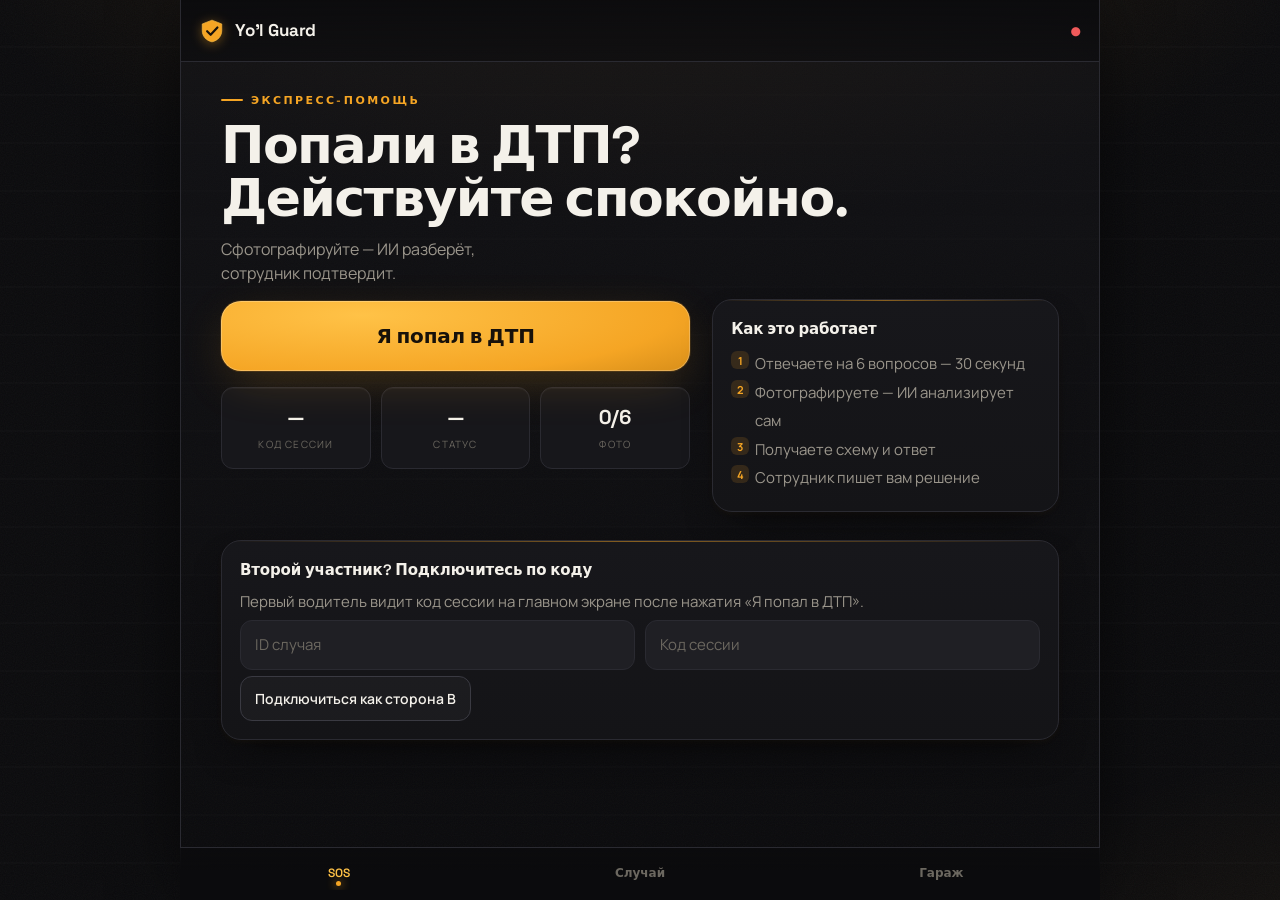
==== commit 4df8cb79: "Yo'l Guard — iteration 5: staff-only EXE, single-confirm flow, dispatcher red texts, dynamic diagram" ====
--- a/android/app/src/main/assets/www/index.html
+++ b/android/app/src/main/assets/www/index.html
@@ -7,6 +7,7 @@
 <meta name="description" content="Yo'l Guard — ассистент при ДТП: фото, разбор ИИ, Европротокол."/>
 <title>Yo'l Guard — ассистент при ДТП</title>
 <link rel="manifest" href="manifest.json"/>
+<link rel="apple-touch-icon" href="icons/icon-180.png"/>
 <link rel="preconnect" href="https://fonts.googleapis.com"/>
 <link rel="preconnect" href="https://fonts.gstatic.com" crossorigin/>
 <link rel="stylesheet" href="styles.css"/>
@@ -98,6 +99,12 @@
         <label class="camera" for="camInput">Сфотографировать</label>
         <input type="file" id="camInput" accept="image/*" capture="environment" hidden/>
         <div class="thumbs" id="thumbs"></div>
+        <p class="fine" id="evQueue" aria-live="polite"></p>
+        <div class="frow">
+          <label class="camera ghost" for="vidInput" style="text-align:center">🎥 Видео места</label>
+          <button class="ghost" id="btnRec">🎙 Голосовая заметка</button>
+        </div>
+        <input type="file" id="vidInput" accept="video/*" capture="environment" hidden/>
         <div class="frow">
           <select id="evKind">
             <option value="scene_overview">Общий план места</option>
@@ -126,11 +133,7 @@
           <button class="ghost" id="btnAck">Понял, жду</button>
           <button class="ghost" id="btnHelp">Нужна помощь</button>
         </div>
-        <h3 style="margin-top:14px">Пакет для страховой</h3>
-        <p class="hint">Пакет собирает сотрудник (роль specialist).</p>
-        <button class="ghost" id="btnSpecLogin">Войти специалистом</button>
-        <button class="primary" id="btnClaim">Пакет для страховой</button>
-        <pre id="claimOut">—</pre>
+        <p class="fine">Пакет для страховой собирает сотрудник в рабочей панели — он придёт следующим сообщением.</p>
       </div>
       <div class="wpager">
         <button class="ghost" id="wPrev">Назад</button>
@@ -162,40 +165,20 @@
         <input id="gPw" type="password" placeholder="Пароль" autocomplete="current-password"/>
         <button class="ghost" id="btnLogin">Войти</button>
       </div>
-    </section>
-    <!-- ADMIN -->
-    <section class="screen" id="scr-admin">
-      <p class="kicker">Сотрудник</p>
-      <h2>Панель контроля</h2>
-      <div class="row2 stats" id="adminStats" aria-live="polite"></div>
-      <p class="hint">Красные случаи (пострадавшие / ГАИ) — вверху. Нажмите на случай для досье.</p>
-      <div class="frow filters">
-        <select id="fltStatus" aria-label="Фильтр по статусу">
-          <option value="">Все статусы</option>
-          <option value="triage">triage</option>
-          <option value="evidence">evidence</option>
-          <option value="diagram">diagram</option>
-          <option value="review">review</option>
-          <option value="ready">ready</option>
-          <option value="escalated">escalated</option>
-          <option value="closed">closed</option>
-        </select>
-        <select id="fltElig" aria-label="Фильтр по eligibility">
-          <option value="">Все цвета</option>
-          <option value="red">red</option>
-          <option value="yellow">yellow</option>
-          <option value="green">green</option>
-        </select>
-        <input id="fltSearch" placeholder="Поиск: код/ID" aria-label="Поиск по коду или ID"/>
+      <div class="card">
+        <h3>Уведомления</h3>
+        <p class="hint">Push о вердикте и сообщениях вместо опроса. Нужны HTTPS или localhost.</p>
+        <p class="fine" id="pushState" aria-live="polite"></p>
+        <button class="ghost" id="btnPush">Включить уведомления</button>
       </div>
-      <button class="ghost" id="btnAdminReload">Обновить список</button>
-      <p class="fine" id="adminCount" aria-live="polite"></p>
-      <div id="adminList"></div>
-      <div class="frow pager">
-        <button class="ghost" id="adminPrev">← Назад</button>
-        <button class="ghost" id="adminNext">Далее →</button>
+      <div class="card">
+        <h3>Язык / Til / Language</h3>
+        <div class="frow">
+          <button class="ghost langBtn" data-lang="ru">Русский</button>
+          <button class="ghost langBtn" data-lang="uz">O‘zbek</button>
+          <button class="ghost langBtn" data-lang="en">English</button>
+        </div>
       </div>
-      <div id="adminDetail" class="card" style="display:none"></div>
     </section>
   </main>
 
@@ -203,11 +186,11 @@
     <button class="tab active" role="tab" aria-selected="true" data-s="scr-home">SOS</button>
     <button class="tab" role="tab" aria-selected="false" data-s="scr-case">Случай</button>
     <button class="tab" role="tab" aria-selected="false" data-s="scr-garage">Гараж</button>
-    <button class="tab" role="tab" aria-selected="false" data-s="scr-admin">Панель</button>
   </nav>
 </div>
 <div id="toast" role="status" aria-live="polite"></div>
 <script src="app.js" defer></script>
+<script src="i18n.js" defer></script>
 <script src="ui.js" defer></script>
 </body>
 </html>
--- a/android/app/src/main/assets/www/styles.css
+++ b/android/app/src/main/assets/www/styles.css
@@ -226,7 +226,7 @@
 
 /* ---------- tabbar ---------- */
 .tabbar{position:fixed;bottom:0;left:50%;transform:translateX(-50%);width:100%;max-width:460px;z-index:30;
-  display:grid;grid-template-columns:repeat(4,1fr);gap:4px;padding:8px 10px calc(10px + env(safe-area-inset-bottom));
+  display:grid;grid-template-columns:repeat(3,1fr);gap:4px;padding:8px 10px calc(10px + env(safe-area-inset-bottom));
   background:linear-gradient(0deg,var(--bg) 55%,rgba(11,11,13,.75));backdrop-filter:blur(16px);
   -webkit-backdrop-filter:blur(16px);border-top:1px solid var(--line)}
 .tab{position:relative;background:none;border:0;cursor:pointer;color:var(--faint);font-family:var(--font-d);
@@ -258,8 +258,14 @@
   background-size:200% 100%;animation:shimmer 1.4s linear infinite}
 @keyframes shimmer{to{background-position:-200% 0}}
 
-/* ---------- busy / disabled ---------- */
-button:disabled{opacity:.55;cursor:wait}
+/* ---------- voice / video / lang ---------- */
+#btnRec.rec{border-color:var(--bad);color:#ff9a9a;animation:recpulse 1.2s ease-in-out infinite}
+@keyframes recpulse{50%{background:rgba(239,90,90,.15)}}
+.thumbs video{width:160px;max-height:120px;border-radius:12px;border:1px solid var(--line-2);background:#000}
+.chip audio{width:150px;height:28px;margin-left:6px;vertical-align:middle}
+.langBtn.activeLang{border-color:var(--accent);color:var(--accent-hi);background:rgba(245,165,36,.08)}
+
+/* ---------- busy / disabled ---------- */button:disabled{opacity:.55;cursor:wait}
 .primary.busy,.ghost.busy{position:relative;color:transparent!important}
 .primary.busy::after,.ghost.busy::after{content:"";position:absolute;left:50%;top:50%;
   width:18px;height:18px;margin:-9px 0 0 -9px;border-radius:50%;
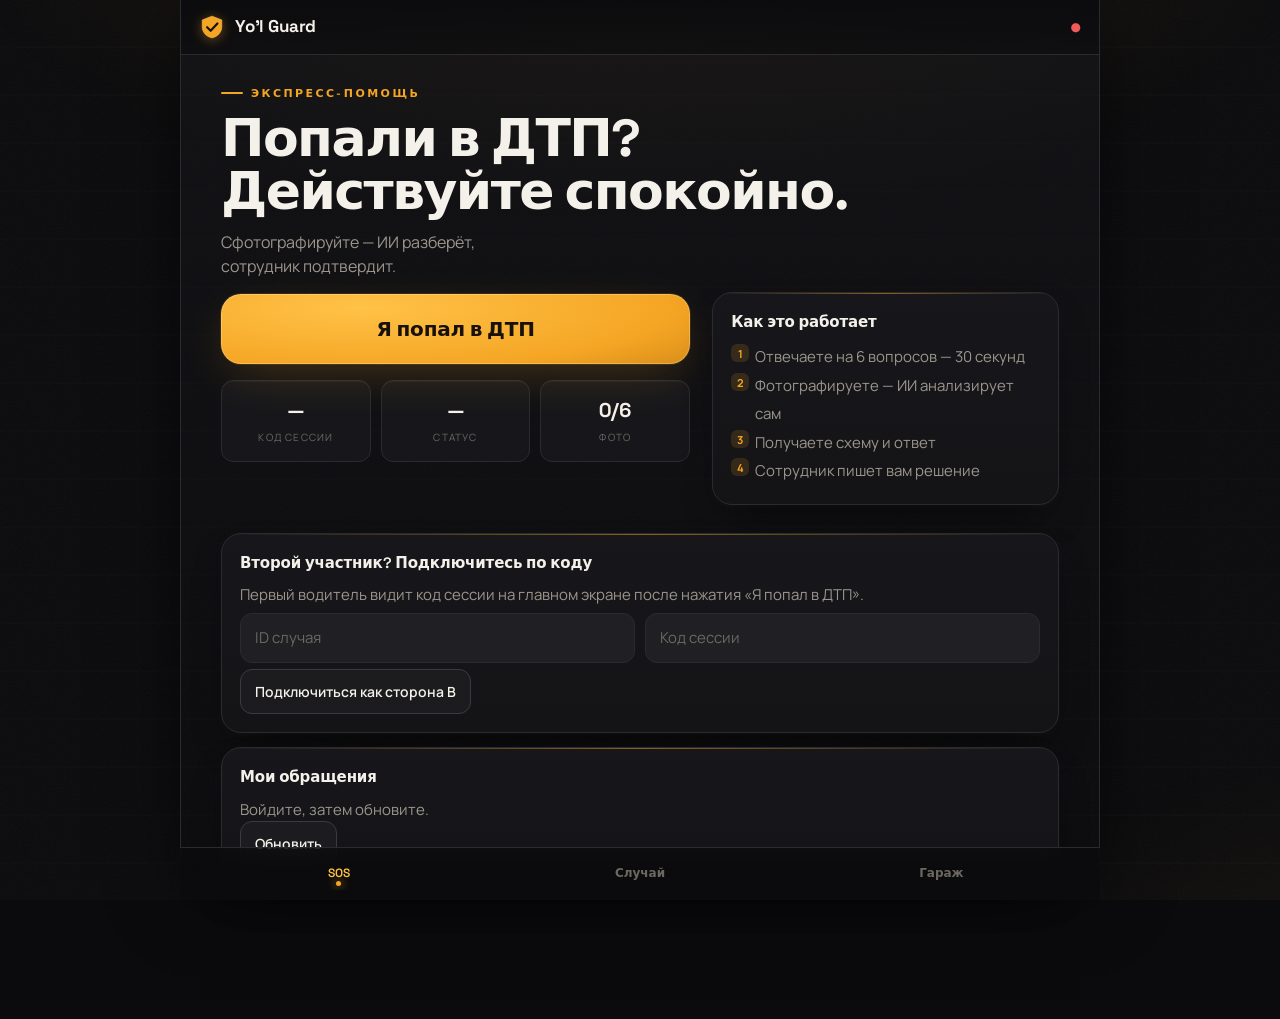
==== commit b8c97981: "Yo'l Guard — iteration 7: EXE 2 buttons + AI rerun, driver case history, SW v6" ====
--- a/android/app/src/main/assets/www/index.html
+++ b/android/app/src/main/assets/www/index.html
@@ -59,6 +59,11 @@
           <input id="joinCode" placeholder="Код сессии" autocapitalize="characters"/>
         </div>
         <button class="ghost" id="btnJoin">Подключиться как сторона B</button>
+      </div>
+      <div class="card">
+        <h3 id="mineH">Мои обращения</h3>
+        <div id="mineList"><p class="hint" id="mineEmpty">Войдите, затем обновите.</p></div>
+        <button class="ghost" id="btnMine">Обновить</button>
       </div>
     </section>
 
